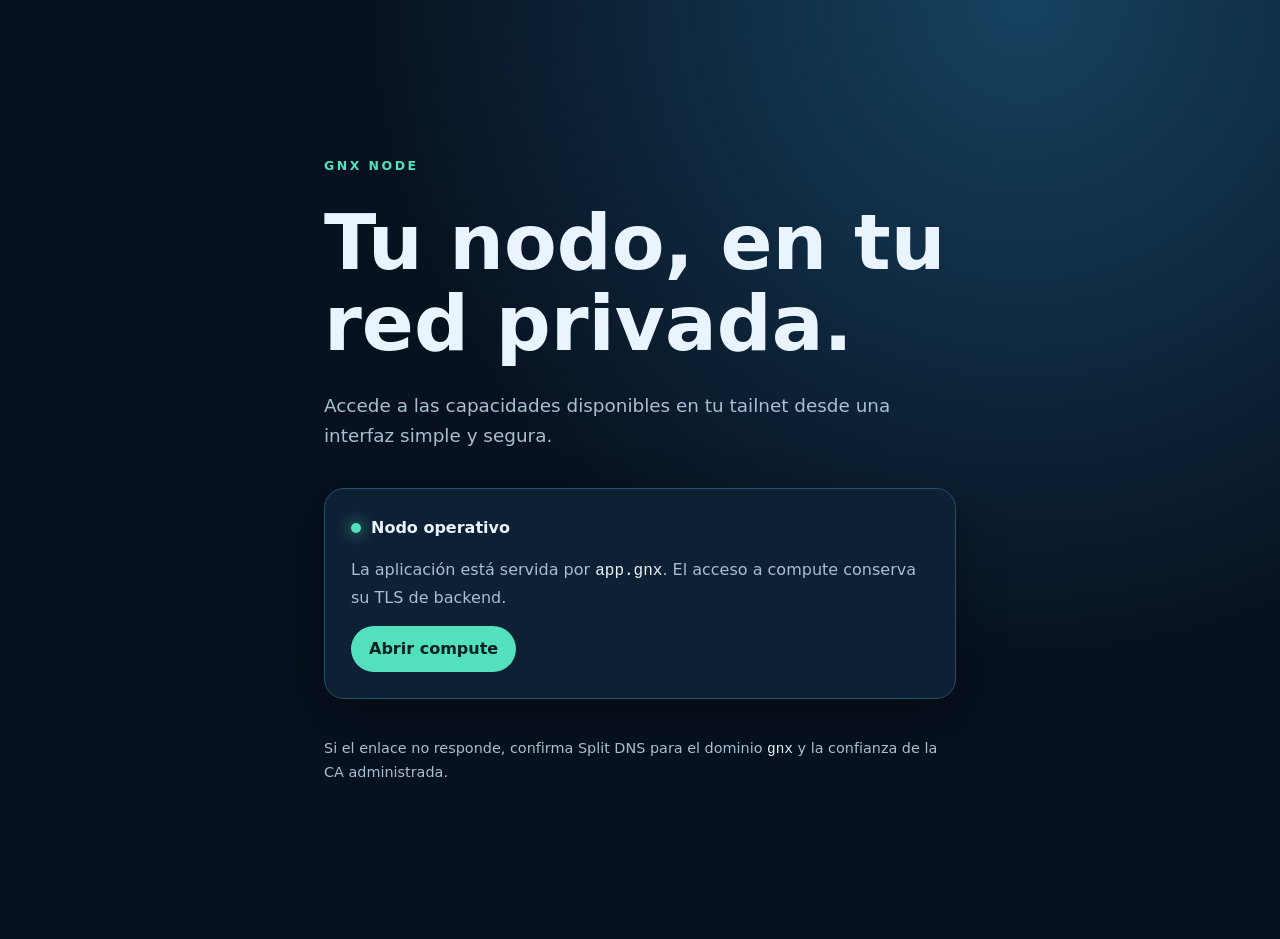
==== apps/web-app/index.html @ ecbb4a10 "feat: initialize standalone gnx node platform" ====
<!doctype html>
<html lang="es">
<head><meta charset="utf-8"><meta name="viewport" content="width=device-width,initial-scale=1"><meta name="theme-color" content="#07111f"><link rel="manifest" href="manifest.webmanifest"><link rel="stylesheet" href="styles.css"><title>GnX Node</title></head>
<body><main><p class="eyebrow">GNX NODE</p><h1>Tu nodo, en tu red privada.</h1><p class="lede">Accede a las capacidades disponibles en tu tailnet desde una interfaz simple y segura.</p><section class="card"><div><span class="dot"></span><strong>Nodo operativo</strong></div><p>La aplicación está servida por <code>app.gnx</code>. El acceso a compute conserva su TLS de backend.</p><a class="button" href="https://compute.gnx">Abrir compute</a></section><p class="note">Si el enlace no responde, confirma Split DNS para el dominio <code>gnx</code> y la confianza de la CA administrada.</p></main><script src="app.js" defer></script></body>
</html>
---- apps/web-app/styles.css ----
:root{color-scheme:dark;--bg:#07111f;--panel:#0e2033;--ink:#eaf4ff;--muted:#a9bfd1;--accent:#52e0bd}*{box-sizing:border-box}body{margin:0;min-height:100vh;background:radial-gradient(circle at 80% 0,#164260 0,#07111f 48%);color:var(--ink);font:16px/1.6 system-ui,-apple-system,Segoe UI,sans-serif}main{max-width:680px;margin:0 auto;padding:16vh 24px}.eyebrow{color:var(--accent);font-size:.78rem;font-weight:700;letter-spacing:.2em}h1{font-size:clamp(2.4rem,8vw,4.8rem);line-height:1.05;margin:.35em 0}.lede{color:var(--muted);font-size:1.15rem}.card{background:var(--panel);border:1px solid #27506b;border-radius:20px;padding:26px;margin:38px 0;box-shadow:0 18px 50px #0005}.card p,.note{color:var(--muted)}.dot{display:inline-block;width:10px;height:10px;border-radius:50%;background:var(--accent);margin-right:10px;box-shadow:0 0 15px var(--accent)}code{color:var(--ink)}.button{display:inline-block;color:#06211e;background:var(--accent);border-radius:999px;font-weight:700;padding:10px 18px;text-decoration:none}.note{font-size:.9rem}
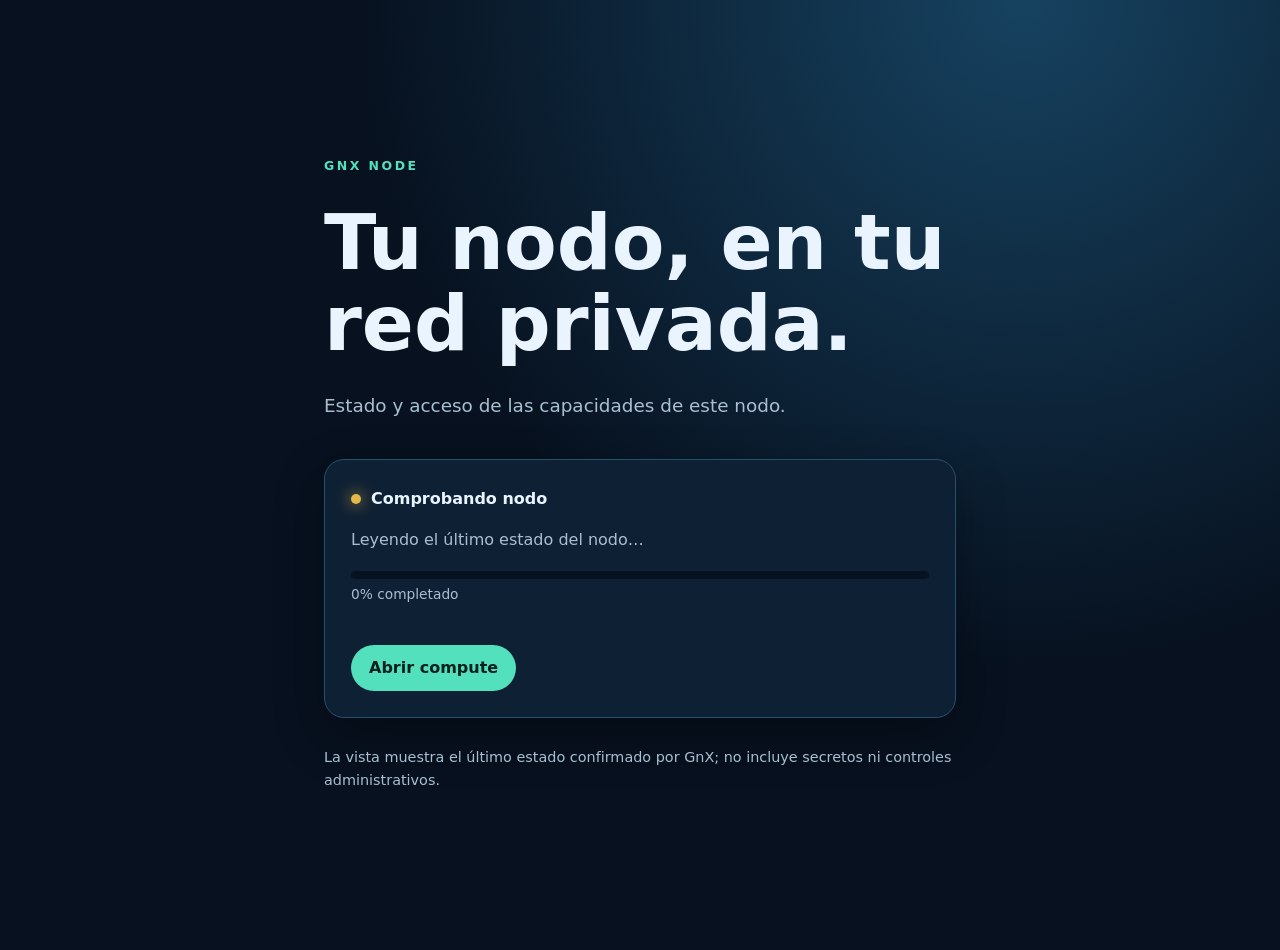
==== commit 7ab9e692: "feat: complete node runtime and installer resilience" ====
--- a/apps/web-app/index.html
+++ b/apps/web-app/index.html
@@ -1,5 +1,5 @@
 <!doctype html>
 <html lang="es">
-<head><meta charset="utf-8"><meta name="viewport" content="width=device-width,initial-scale=1"><meta name="theme-color" content="#07111f"><link rel="manifest" href="manifest.webmanifest"><link rel="stylesheet" href="styles.css"><title>GnX Node</title></head>
-<body><main><p class="eyebrow">GNX NODE</p><h1>Tu nodo, en tu red privada.</h1><p class="lede">Accede a las capacidades disponibles en tu tailnet desde una interfaz simple y segura.</p><section class="card"><div><span class="dot"></span><strong>Nodo operativo</strong></div><p>La aplicación está servida por <code>app.gnx</code>. El acceso a compute conserva su TLS de backend.</p><a class="button" href="https://compute.gnx">Abrir compute</a></section><p class="note">Si el enlace no responde, confirma Split DNS para el dominio <code>gnx</code> y la confianza de la CA administrada.</p></main><script src="app.js" defer></script></body>
+<head><meta charset="utf-8"><meta name="viewport" content="width=device-width,initial-scale=1"><meta name="theme-color" content="#07111f"><meta http-equiv="Content-Security-Policy" content="default-src 'self'; base-uri 'none'; object-src 'none'; frame-ancestors 'none'; script-src 'self'; style-src 'self'; img-src 'self'; font-src 'self'; connect-src 'self' gnx://bridge; form-action 'none'"><link rel="manifest" href="manifest.webmanifest"><link rel="stylesheet" href="styles.css"><title>GnX Node</title></head>
+<body><main><p class="eyebrow">GNX NODE</p><h1>Tu nodo, en tu red privada.</h1><p class="lede">Estado y acceso de las capacidades de este nodo.</p><section class="card status-card" aria-labelledby="status-title"><div><span id="status-dot" class="dot pending"></span><strong id="status-title">Comprobando nodo</strong></div><p id="status-message" role="status">Leyendo el último estado del nodo…</p><div class="progress" role="progressbar" aria-labelledby="status-title" aria-valuemin="0" aria-valuemax="100" aria-valuenow="0"><span id="status-bar"></span></div><p id="status-percent" class="status-percent">0% completado</p><ul id="status-checks" class="checks" aria-label="Comprobaciones del nodo"></ul><p id="status-error" class="status-error" hidden></p><a id="compute-link" class="button" href="https://compute.gnx" hidden>Abrir compute</a></section><section id="onboarding" class="card onboarding" hidden><h2>Configurar el nodo</h2><p>Estas credenciales solo se entregan al puente local de GnX Setup; nunca se envían a <code>app.gnx</code>.</p><form id="onboarding-form" autocomplete="off"><label for="tailscale-key">Clave de acceso Tailscale</label><input id="tailscale-key" name="tailscale_auth_key" type="password" autocomplete="off" spellcheck="false" required><label for="proxmox-password">Contraseña de Proxmox</label><input id="proxmox-password" name="proxmox_password" type="password" autocomplete="new-password" required><button class="button" type="submit">Configurar</button></form><p id="onboarding-status" role="status"></p></section><p class="note">La vista muestra el último estado confirmado por GnX; no incluye secretos ni controles administrativos.</p></main><script src="app.js" defer></script></body>
 </html>
--- a/apps/web-app/styles.css
+++ b/apps/web-app/styles.css
@@ -1 +1 @@
-:root{color-scheme:dark;--bg:#07111f;--panel:#0e2033;--ink:#eaf4ff;--muted:#a9bfd1;--accent:#52e0bd}*{box-sizing:border-box}body{margin:0;min-height:100vh;background:radial-gradient(circle at 80% 0,#164260 0,#07111f 48%);color:var(--ink);font:16px/1.6 system-ui,-apple-system,Segoe UI,sans-serif}main{max-width:680px;margin:0 auto;padding:16vh 24px}.eyebrow{color:var(--accent);font-size:.78rem;font-weight:700;letter-spacing:.2em}h1{font-size:clamp(2.4rem,8vw,4.8rem);line-height:1.05;margin:.35em 0}.lede{color:var(--muted);font-size:1.15rem}.card{background:var(--panel);border:1px solid #27506b;border-radius:20px;padding:26px;margin:38px 0;box-shadow:0 18px 50px #0005}.card p,.note{color:var(--muted)}.dot{display:inline-block;width:10px;height:10px;border-radius:50%;background:var(--accent);margin-right:10px;box-shadow:0 0 15px var(--accent)}code{color:var(--ink)}.button{display:inline-block;color:#06211e;background:var(--accent);border-radius:999px;font-weight:700;padding:10px 18px;text-decoration:none}.note{font-size:.9rem}
+:root{color-scheme:dark;--bg:#07111f;--panel:#0e2033;--ink:#eaf4ff;--muted:#a9bfd1;--accent:#52e0bd}*{box-sizing:border-box}body{margin:0;min-height:100vh;background:radial-gradient(circle at 80% 0,#164260 0,#07111f 48%);color:var(--ink);font:16px/1.6 system-ui,-apple-system,Segoe UI,sans-serif}main{max-width:680px;margin:0 auto;padding:16vh 24px}.eyebrow{color:var(--accent);font-size:.78rem;font-weight:700;letter-spacing:.2em}h1{font-size:clamp(2.4rem,8vw,4.8rem);line-height:1.05;margin:.35em 0}.lede{color:var(--muted);font-size:1.15rem}.card{background:var(--panel);border:1px solid #27506b;border-radius:20px;padding:26px;margin:38px 0;box-shadow:0 18px 50px #0005}.card p,.note{color:var(--muted)}.dot{display:inline-block;width:10px;height:10px;border-radius:50%;background:var(--accent);margin-right:10px;box-shadow:0 0 15px var(--accent)}code{color:var(--ink)}.button{display:inline-block;color:#06211e;background:var(--accent);border-radius:999px;font-weight:700;padding:10px 18px;text-decoration:none;border:0;cursor:pointer}.note{font-size:.9rem}.status-card{margin-bottom:28px}.dot.pending{background:#e4b84a;box-shadow:0 0 15px #e4b84a}.dot.attention{background:#ff7b72;box-shadow:0 0 15px #ff7b72}.progress{height:8px;overflow:hidden;background:#07111f;border-radius:999px;margin:18px 0 4px}.progress span{display:block;width:0;height:100%;background:var(--accent);border-radius:inherit;transition:width .25s ease}.status-percent{font-size:.86rem;margin:0}.checks{display:grid;grid-template-columns:repeat(2,minmax(0,1fr));gap:8px;list-style:none;padding:0;margin:20px 0}.check{border:1px solid #27506b;border-radius:9px;color:var(--muted);font-size:.84rem;padding:7px 9px}.check.pass{border-color:#2a806d;color:var(--ink)}.check.attention{border-color:#a94e4a;color:var(--ink)}.status-error{color:#ff9b94;font-family:ui-monospace,monospace;font-size:.85rem}.onboarding form{display:grid;gap:10px}.onboarding input{width:100%;padding:10px;border:1px solid #41667d;border-radius:8px;background:#07111f;color:var(--ink)}.onboarding .button{justify-self:start;margin-top:8px}@media(max-width:520px){main{padding-top:10vh}.checks{grid-template-columns:1fr}}
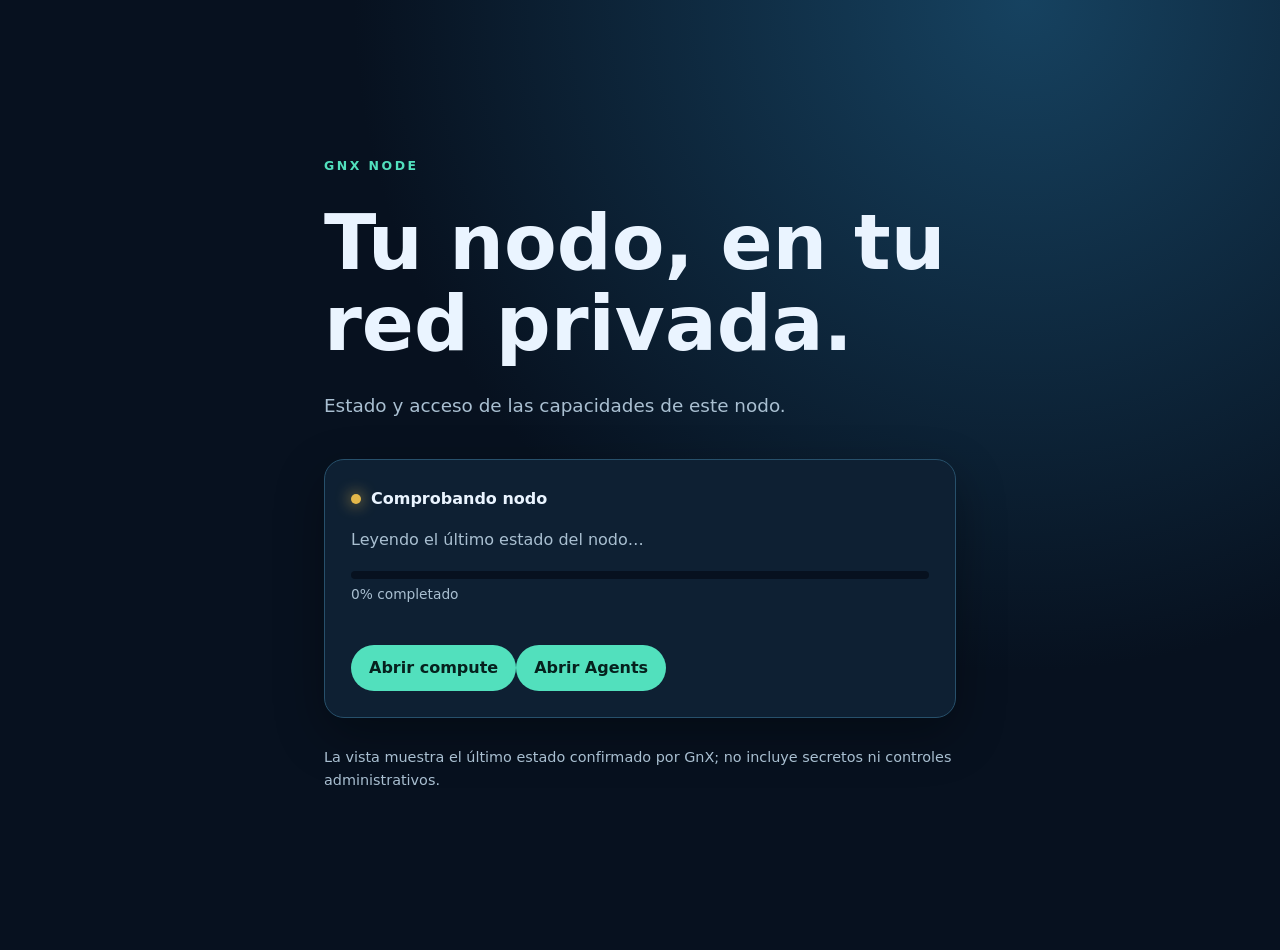
==== commit f40233f5: "Fix stale PWA shell updates" ====
--- a/apps/web-app/index.html
+++ b/apps/web-app/index.html
@@ -1,5 +1,5 @@
 <!doctype html>
 <html lang="es">
 <head><meta charset="utf-8"><meta name="viewport" content="width=device-width,initial-scale=1"><meta name="theme-color" content="#07111f"><meta http-equiv="Content-Security-Policy" content="default-src 'self'; base-uri 'none'; object-src 'none'; frame-ancestors 'none'; script-src 'self'; style-src 'self'; img-src 'self'; font-src 'self'; connect-src 'self' gnx://bridge; form-action 'none'"><link rel="manifest" href="manifest.webmanifest"><link rel="stylesheet" href="styles.css"><title>GnX Node</title></head>
-<body><main><p class="eyebrow">GNX NODE</p><h1>Tu nodo, en tu red privada.</h1><p class="lede">Estado y acceso de las capacidades de este nodo.</p><section class="card status-card" aria-labelledby="status-title"><div><span id="status-dot" class="dot pending"></span><strong id="status-title">Comprobando nodo</strong></div><p id="status-message" role="status">Leyendo el último estado del nodo…</p><div class="progress" role="progressbar" aria-labelledby="status-title" aria-valuemin="0" aria-valuemax="100" aria-valuenow="0"><span id="status-bar"></span></div><p id="status-percent" class="status-percent">0% completado</p><ul id="status-checks" class="checks" aria-label="Comprobaciones del nodo"></ul><p id="status-error" class="status-error" hidden></p><a id="compute-link" class="button" href="https://compute.gnx" hidden>Abrir compute</a></section><section id="onboarding" class="card onboarding" hidden><h2>Configurar el nodo</h2><p>Estas credenciales solo se entregan al puente local de GnX Setup; nunca se envían a <code>app.gnx</code>.</p><form id="onboarding-form" autocomplete="off"><label for="tailscale-key">Clave de acceso Tailscale</label><input id="tailscale-key" name="tailscale_auth_key" type="password" autocomplete="off" spellcheck="false" required><label for="proxmox-password">Contraseña de Proxmox</label><input id="proxmox-password" name="proxmox_password" type="password" autocomplete="new-password" required><button class="button" type="submit">Configurar</button></form><p id="onboarding-status" role="status"></p></section><p class="note">La vista muestra el último estado confirmado por GnX; no incluye secretos ni controles administrativos.</p></main><script src="app.js" defer></script></body>
+<body><main><p class="eyebrow">GNX NODE</p><h1>Tu nodo, en tu red privada.</h1><p class="lede">Estado y acceso de las capacidades de este nodo.</p><section class="card status-card" aria-labelledby="status-title"><div><span id="status-dot" class="dot pending"></span><strong id="status-title">Comprobando nodo</strong></div><p id="status-message" role="status">Leyendo el último estado del nodo…</p><div class="progress" role="progressbar" aria-labelledby="status-title" aria-valuemin="0" aria-valuemax="100" aria-valuenow="0"><span id="status-bar"></span></div><p id="status-percent" class="status-percent">0% completado</p><ul id="status-checks" class="checks" aria-label="Comprobaciones del nodo"></ul><p id="status-error" class="status-error" hidden></p><a id="compute-link" class="button" href="https://compute.gnx" hidden>Abrir compute</a><a id="agents-link" class="button" href="https://agents.gnx">Abrir Agents</a></section><section id="onboarding" class="card onboarding" hidden><h2>Configurar el nodo</h2><p>Estas credenciales solo se entregan al puente local de GnX Setup; nunca se envían a <code>app.gnx</code>.</p><form id="onboarding-form" autocomplete="off"><label for="tailscale-key">Clave de acceso Tailscale</label><input id="tailscale-key" name="tailscale_auth_key" type="password" autocomplete="off" spellcheck="false" required><label for="proxmox-password">Contraseña de Proxmox</label><input id="proxmox-password" name="proxmox_password" type="password" autocomplete="new-password" required><button class="button" type="submit">Configurar</button></form><p id="onboarding-status" role="status"></p></section><p class="note">La vista muestra el último estado confirmado por GnX; no incluye secretos ni controles administrativos.</p></main><script src="app.js" defer></script></body>
 </html>
